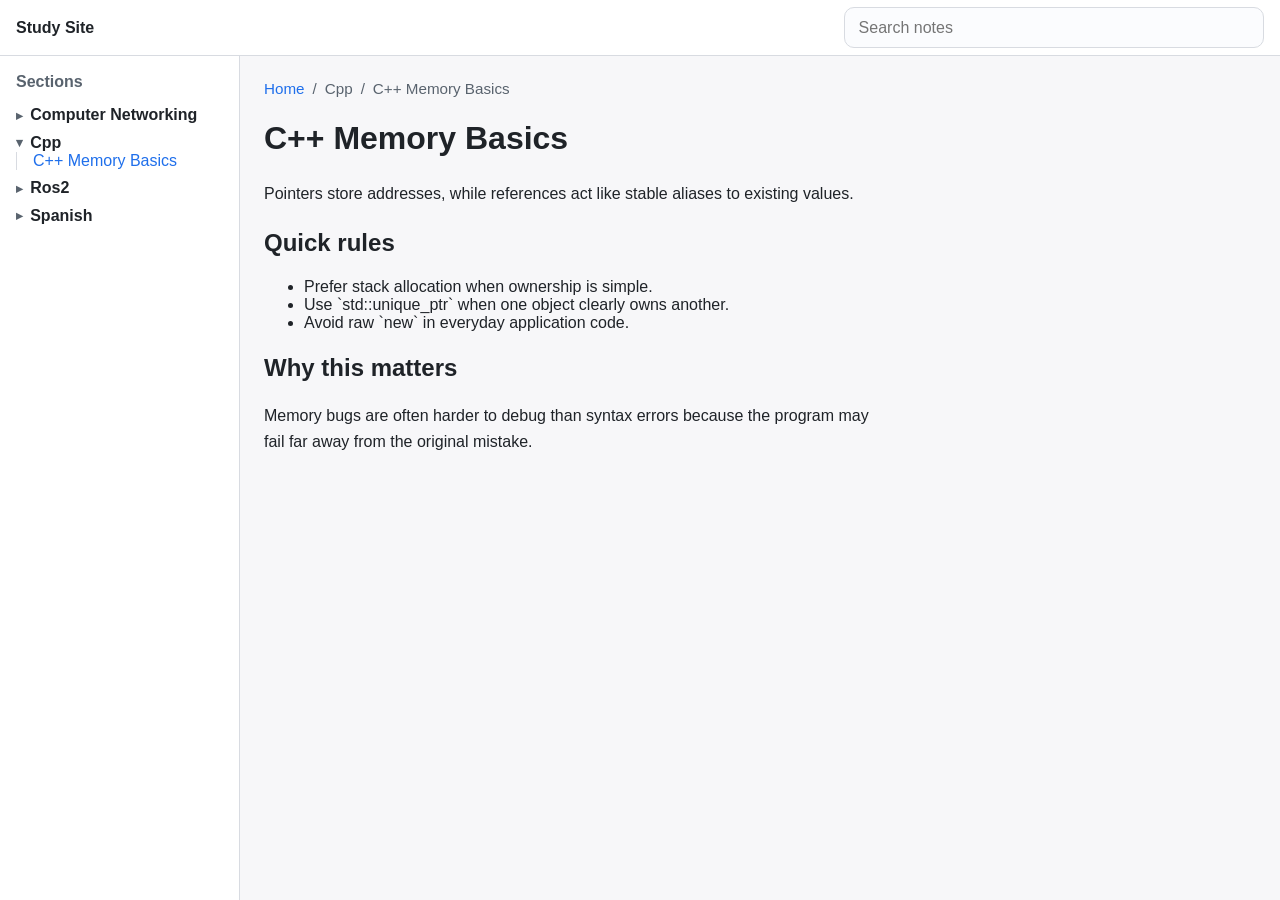
==== docs/cpp/memory-basics.html @ 785079ba "Add search bar" ====
<!DOCTYPE html>
<html lang="en">
<head>
  <meta charset="UTF-8" />
  <meta name="viewport" content="width=device-width, initial-scale=1.0" />
  <title>C++ Memory Basics | Study Site</title>
  <link rel="stylesheet" href="../assets/site.css" />
</head>
<body>
  <header class="topbar">
    <div class="brand"><a href="../index.html">Study Site</a></div>
    <div class="search" data-search-root>
      <label class="search-label" for="site-search">Search</label>
      <input
        id="site-search"
        class="search-input"
        type="search"
        placeholder="Search notes"
        autocomplete="off"
        data-search-input
      />
      <div class="search-results" data-search-results hidden></div>
    </div>
  </header>
  <div class="layout">
    <aside class="sidebar" aria-label="Sidebar">
      <h2>Sections</h2>
      <ul><li><details class="nav-section"><summary>Computer Networking</summary><ul><li><details class="nav-section"><summary>Udp</summary><ul><li><a href="../computer-networking/udp/udp-broadcast.html">UDP Broadcast</a></li></ul></details></li></ul></details></li><li><details class="nav-section" open><summary>Cpp</summary><ul><li><a href="memory-basics.html">C++ Memory Basics</a></li></ul></details></li><li><details class="nav-section"><summary>Ros2</summary><ul><li><details class="nav-section"><summary>Qos</summary><ul><li><a href="../ros2/qos/Overview.html">Qos Overview</a></li><li><details class="nav-section"><summary>Qos Specificis</summary><ul><li><a href="../ros2/qos/qos-specificis/qos-compatability-image.html">qos-compatability-image</a></li><li><a href="../ros2/qos/qos-specificis/qos-reliability.html">qos-reliability</a></li></ul></details></li></ul></details></li></ul></details></li><li><details class="nav-section"><summary>Spanish</summary><ul><li><a href="../spanish/greetings.html">Spanish Greetings</a></li></ul></details></li></ul>
    </aside>
    <main class="content" id="main-content">
      <nav class="breadcrumbs" aria-label="Breadcrumbs"><a href="../index.html">Home</a><span>/</span><span>Cpp</span><span>/</span><span aria-current="page">C++ Memory Basics</span></nav>
      <h1>C++ Memory Basics</h1>
<p>Pointers store addresses, while references act like stable aliases to existing values.</p>
<h2>Quick rules</h2>
<ul>
<li>Prefer stack allocation when ownership is simple.</li>
<li>Use `std::unique_ptr` when one object clearly owns another.</li>
<li>Avoid raw `new` in everyday application code.</li>
</ul>
<h2>Why this matters</h2>
<p>Memory bugs are often harder to debug than syntax errors because the program may fail far away from the original mistake.</p>
    </main>
  </div>
  <script src="../assets/search-data.js" defer></script>
  <script src="../assets/search.js" defer></script>
</body>
</html>
---- docs/assets/site.css ----
:root {
  --bg: #f7f7f9;
  --surface: #ffffff;
  --border: #d8dbe1;
  --text: #1f2328;
  --muted: #59636e;
  --accent: #1f6feb;
}

* {
  box-sizing: border-box;
}

body {
  margin: 0;
  font-family: -apple-system, BlinkMacSystemFont, "Segoe UI", sans-serif;
  color: var(--text);
  background: var(--bg);
}

.topbar {
  height: 56px;
  display: flex;
  align-items: center;
  justify-content: space-between;
  gap: 1rem;
  padding: 0 1rem;
  border-bottom: 1px solid var(--border);
  background: var(--surface);
  position: sticky;
  top: 0;
  z-index: 10;
}

.brand {
  font-weight: 700;
}

.brand a {
  color: inherit;
  text-decoration: none;
}

.search {
  position: relative;
  width: min(420px, 100%);
}

.search-label {
  position: absolute;
  width: 1px;
  height: 1px;
  padding: 0;
  margin: -1px;
  overflow: hidden;
  clip: rect(0, 0, 0, 0);
  border: 0;
}

.search-input {
  width: 100%;
  padding: 0.65rem 0.85rem;
  border: 1px solid var(--border);
  border-radius: 10px;
  background: #fbfcfe;
  color: var(--text);
  font: inherit;
}

.search-input:focus {
  outline: 2px solid rgba(31, 111, 235, 0.16);
  border-color: var(--accent);
}

.search-results {
  position: absolute;
  top: calc(100% + 0.45rem);
  right: 0;
  left: 0;
  display: grid;
  gap: 0.25rem;
  padding: 0.45rem;
  border: 1px solid var(--border);
  border-radius: 12px;
  background: var(--surface);
  box-shadow: 0 18px 40px rgba(15, 23, 42, 0.12);
}

.search-results[hidden] {
  display: none;
}

.search-result {
  display: grid;
  gap: 0.25rem;
  padding: 0.7rem 0.8rem;
  border-radius: 8px;
  color: inherit;
  text-decoration: none;
}

.search-result:hover,
.search-result:focus-visible {
  background: #f2f6ff;
}

.search-result-title {
  color: var(--accent);
  font-weight: 600;
}

.search-result-snippet {
  color: var(--muted);
  font-size: 0.92rem;
  line-height: 1.45;
}

.search-empty {
  padding: 0.8rem;
  color: var(--muted);
  font-size: 0.95rem;
}

.topnav {
  display: flex;
  gap: 0.9rem;
}

.topnav a,
.sidebar a,
.breadcrumbs a {
  color: var(--accent);
  text-decoration: none;
}

.topnav a:hover,
.sidebar a:hover,
.breadcrumbs a:hover {
  text-decoration: underline;
}

.layout {
  display: grid;
  grid-template-columns: 240px 1fr;
  min-height: calc(100vh - 56px);
}

.sidebar {
  border-right: 1px solid var(--border);
  background: var(--surface);
  padding: 1rem;
}

.sidebar h2 {
  margin-top: 0;
  font-size: 1rem;
  color: var(--muted);
}

.sidebar ul {
  list-style: none;
  padding-left: 0;
  margin: 0;
  display: grid;
  gap: 0.6rem;
}

.sidebar li {
  display: grid;
  gap: 0.35rem;
}

.sidebar details {
  display: grid;
  gap: 0.35rem;
}

.sidebar summary {
  list-style: none;
  display: inline-flex;
  align-items: center;
  gap: 0.45rem;
  cursor: pointer;
  color: var(--text);
  font-weight: 600;
}

.sidebar summary::-webkit-details-marker {
  display: none;
}

.sidebar summary::before {
  content: "\25BE";
  font-size: 0.8rem;
  color: var(--muted);
}

.sidebar details:not([open]) > summary::before {
  content: "\25B8";
}

.sidebar li > ul,
.sidebar details > ul {
  padding-left: 1rem;
  border-left: 1px solid var(--border);
}

.content {
  padding: 1.5rem;
}

.breadcrumbs {
  display: flex;
  align-items: center;
  gap: 0.5rem;
  color: var(--muted);
  margin-bottom: 1rem;
  font-size: 0.95rem;
}

h1,
h2 {
  line-height: 1.3;
}

p {
  line-height: 1.6;
  max-width: 70ch;
}

.artifact-embed {
  margin: 1.5rem 0;
  border: 1px solid var(--border);
  border-radius: 12px;
  overflow: hidden;
  background: var(--surface);
  box-shadow: 0 8px 24px rgba(15, 23, 42, 0.08);
}

.artifact-embed iframe {
  display: block;
  width: 100%;
  min-height: 900px;
  border: 0;
  background: #fff;
}

@media (max-width: 800px) {
  .topbar {
    height: auto;
    align-items: stretch;
    flex-direction: column;
    padding: 0.9rem 1rem;
  }

  .search {
    width: 100%;
  }

  .layout {
    grid-template-columns: 1fr;
  }

  .sidebar {
    border-right: none;
    border-bottom: 1px solid var(--border);
  }
}
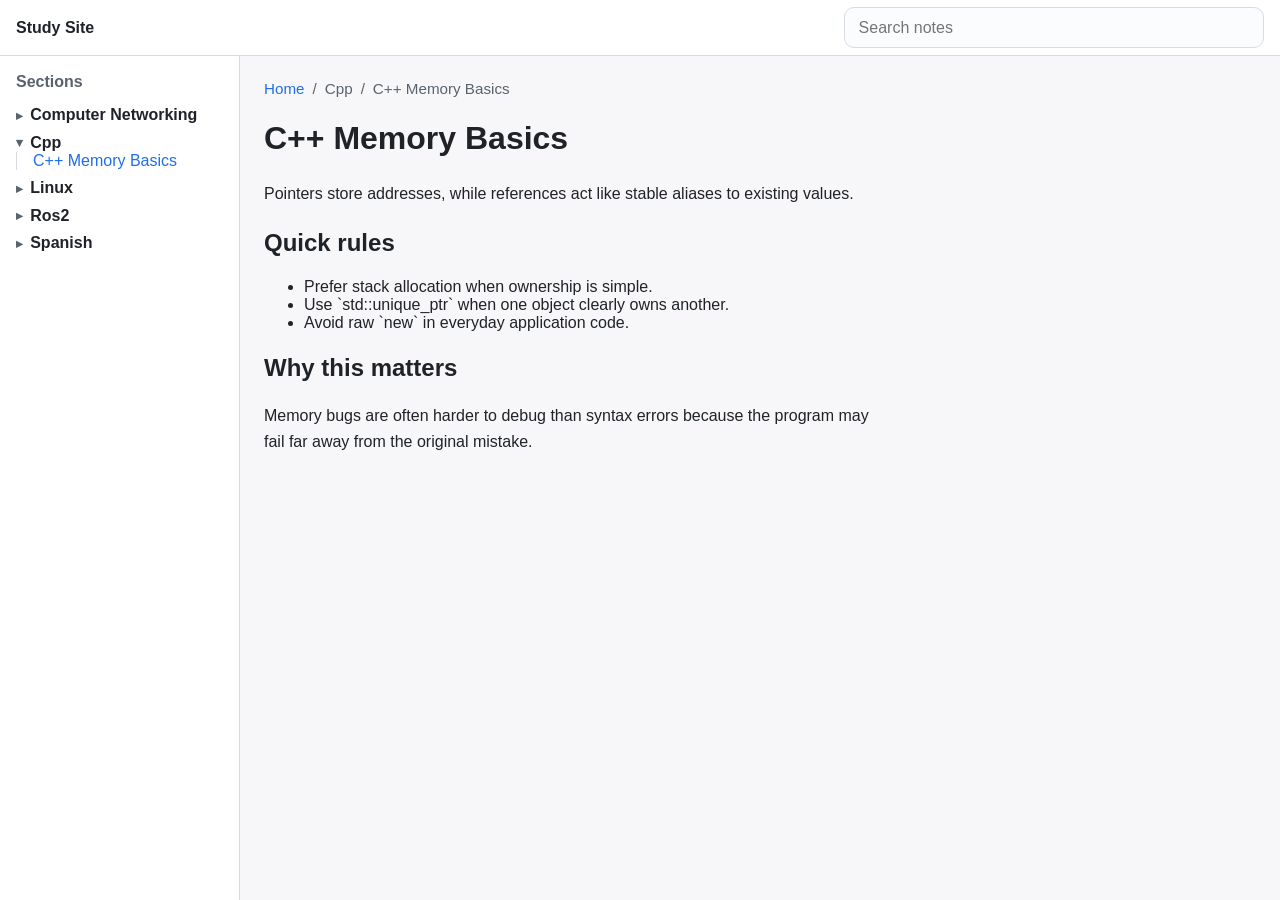
==== commit 3f08bf28: "add content" ====
--- a/docs/cpp/memory-basics.html
+++ b/docs/cpp/memory-basics.html
@@ -25,7 +25,7 @@
   <div class="layout">
     <aside class="sidebar" aria-label="Sidebar">
       <h2>Sections</h2>
-      <ul><li><details class="nav-section"><summary>Computer Networking</summary><ul><li><details class="nav-section"><summary>Udp</summary><ul><li><a href="../computer-networking/udp/udp-broadcast.html">UDP Broadcast</a></li></ul></details></li></ul></details></li><li><details class="nav-section" open><summary>Cpp</summary><ul><li><a href="memory-basics.html">C++ Memory Basics</a></li></ul></details></li><li><details class="nav-section"><summary>Ros2</summary><ul><li><details class="nav-section"><summary>Qos</summary><ul><li><a href="../ros2/qos/Overview.html">Qos Overview</a></li><li><details class="nav-section"><summary>Qos Specificis</summary><ul><li><a href="../ros2/qos/qos-specificis/qos-compatability-image.html">qos-compatability-image</a></li><li><a href="../ros2/qos/qos-specificis/qos-reliability.html">qos-reliability</a></li></ul></details></li></ul></details></li></ul></details></li><li><details class="nav-section"><summary>Spanish</summary><ul><li><a href="../spanish/greetings.html">Spanish Greetings</a></li></ul></details></li></ul>
+      <ul><li><details class="nav-section"><summary>Computer Networking</summary><ul><li><details class="nav-section"><summary>Udp</summary><ul><li><a href="../computer-networking/udp/udp-broadcast.html">UDP Broadcast</a></li></ul></details></li></ul></details></li><li><details class="nav-section" open><summary>Cpp</summary><ul><li><a href="memory-basics.html">C++ Memory Basics</a></li></ul></details></li><li><details class="nav-section"><summary>Linux</summary><ul><li><a href="../linux/screen-cheatsheet.html">Screen cheatsheet</a></li></ul></details></li><li><details class="nav-section"><summary>Ros2</summary><ul><li><details class="nav-section"><summary>Qos</summary><ul><li><a href="../ros2/qos/Overview.html">Qos Overview</a></li><li><details class="nav-section"><summary>Qos Specificis</summary><ul><li><a href="../ros2/qos/qos-specificis/qos-compatability-image.html">qos-compatability-image</a></li><li><a href="../ros2/qos/qos-specificis/qos-reliability.html">qos-reliability</a></li></ul></details></li></ul></details></li></ul></details></li><li><details class="nav-section"><summary>Spanish</summary><ul><li><a href="../spanish/greetings.html">Spanish Greetings</a></li></ul></details></li></ul>
     </aside>
     <main class="content" id="main-content">
       <nav class="breadcrumbs" aria-label="Breadcrumbs"><a href="../index.html">Home</a><span>/</span><span>Cpp</span><span>/</span><span aria-current="page">C++ Memory Basics</span></nav>
